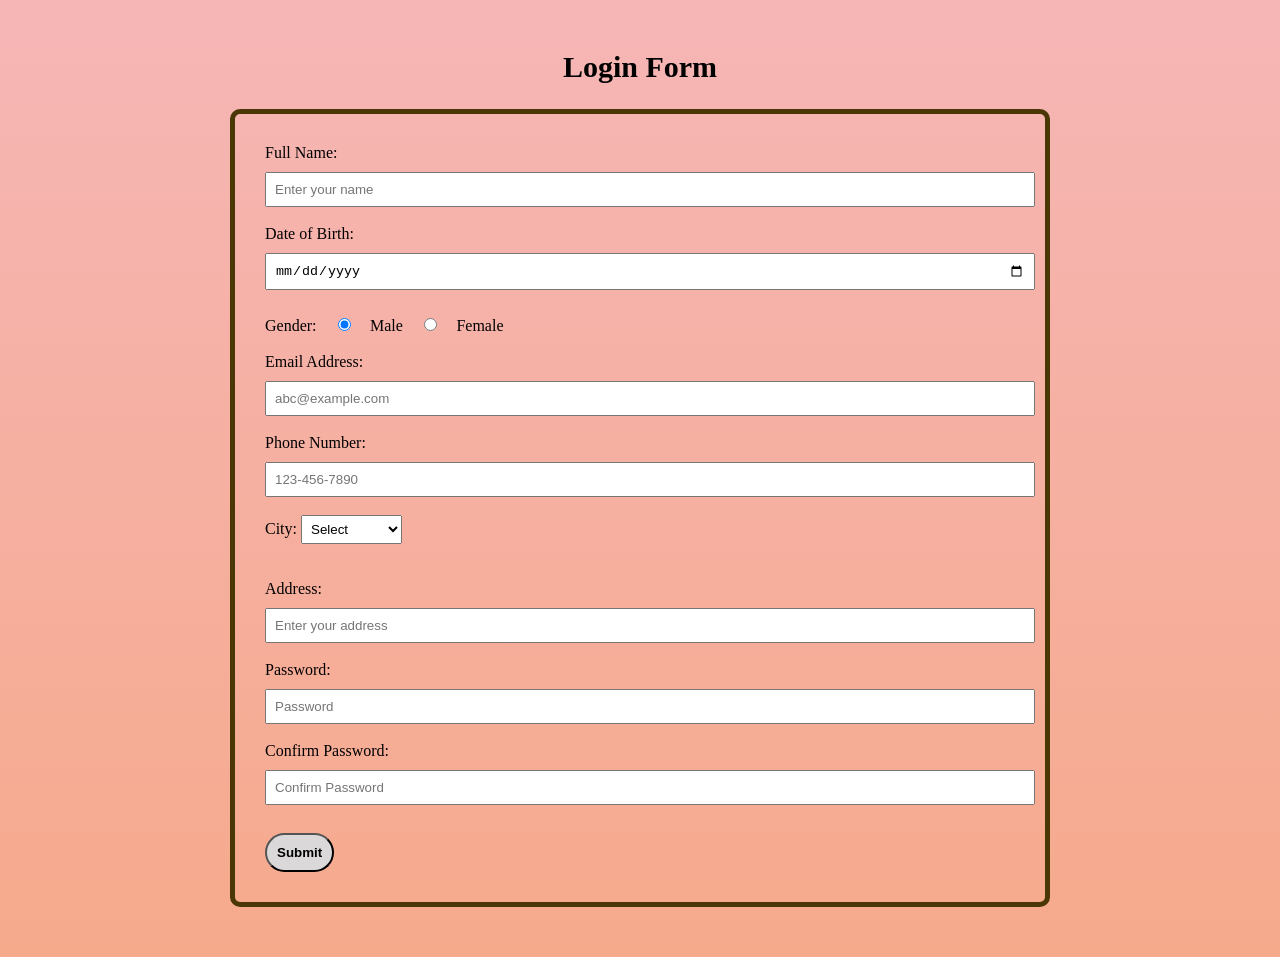
==== Form.html @ 914ec1b2 "Add files via upload Initital Form interface" ====
<!DOCTYPE html>
<html lang="en">
<head>
    <meta charset="UTF-8">
    <meta name="viewport" content="width=device-width, initial-scale=1.0">
    <title>Validation Form</title>
    <link rel="stylesheet" href="Form_CSS.css">
   
</head>
<body>
    <h2 style="text-align: center; font-family: cursive; font-size: 30px;">Login Form</h2>
    
    <form id="myform" onsubmit="return validateForm()">
        
        <label >Full Name:</label>
        <input text id="name" placeholder="Enter your name">
        <div class="error" id="nameError"></div><br>

        <label >Date of Birth:</label>
        <input type="date" id="dob">
        <div class="error" id="dobError"></div>
        <br>

        <label >Gender:</label>
        <input type="radio" id="male" name="gender" style="width: 5%;" checked> Male 
        <input type="radio" id="female" name="gender" style="width: 5%"> Female
        <br><br>

        <label >Email Address:</label>
        <input type="text" id="email" placeholder="abc@example.com">
        <div class="error" id="emailError"></div><br>

        <label >Phone Number:</label>
        <input type="text" id="phone" placeholder="123-456-7890">
        <div class="error" id="phoneError"></div><br>
      
        <label >City:</label>
        <select name="city" id="city" style="padding: 5px;" onchange="othercity()">
            <option value="">Select</option>
            <option value="phg">Phagwara</option>
            <option value="jal">Jalandhar</option>
            <option value="chd">Chandigarh</option>
            <option value="ldh">Ludhiana</option>
            <option value="amr">Amritsar</option>
            <option value="Other">Other</option>
        </select>
        <input type="text" id="otherCity" placeholder="Enter your city" style="display:none;">
        <div class="error" id="cityError"></div>
        <br><br>

        <label >Address:</label>
        <input type="text" id="address" placeholder="Enter your address">
        <div class="error" id="addressError"></div><br>

         <label >Password:</label>
        <input type="password" id="password" placeholder="Password">
        <div class="error" id="passError"></div><br>

        <label >Confirm Password:</label>
        <input type="password" id="confirmPassword" placeholder="Confirm Password">
        <div class="error" id="confirmPassError"></div><br>

        <button type="submit" id="submit" onclick="showMessage()">Submit</button>
   
    </form>
     <script src="Form_script.js"></script>
</body>
</html>
---- Form_CSS.css ----
body{
        font-family:Georgia, 'Times New Roman', Times, serif;
        margin: 50px;
        background: linear-gradient(360deg,rgb(246, 170, 140),rgb(246, 182, 182));
        color: black;
        align-items: center;
    }
        
form{
        width: 750px;
        padding: 30px;
        border: 5px solid rgb(75, 55, 5);
        border-radius: 10px;
        margin: auto;
    }

input{
        width:100%;
        padding: 8px;
        margin-top: 10px;
    }

.error{
        color:rgb(255, 0, 0);
        font-size:14px;
    }

button{
        margin-top: 10px;
        padding: 10px;
        background: rgb(218, 216, 216);
        color: rgb(0, 0, 0);
        border-radius: 25px;
        cursor: pointer;
        font-weight: bolder;
        transition: 0.2s;
    }
button:hover{
    transform: scale(1.1);
    background-color: rgb(174, 201, 255);
    color: white;
}

input.valid {
            border: 2px solid green;
    }
    
input.invalid {
        border: 2px solid red;
    }
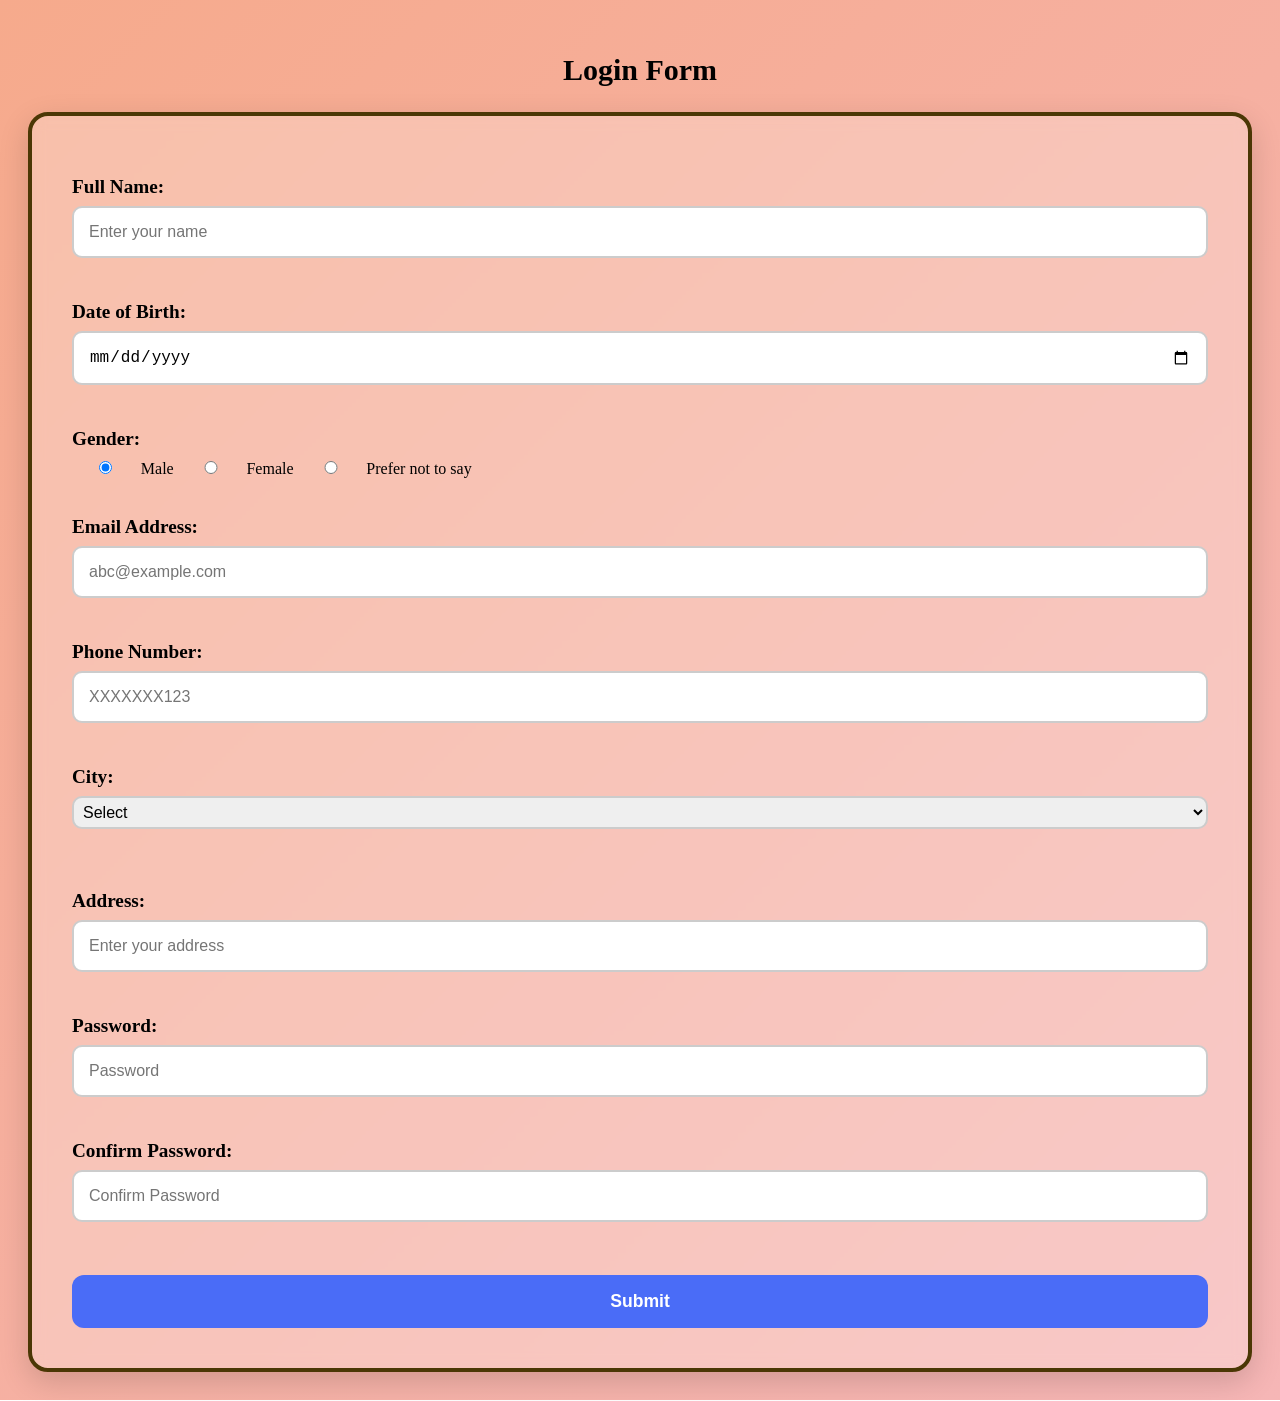
==== commit 1c2d97d9: "changes in password and gender" ====
--- a/Form.html
+++ b/Form.html
@@ -24,6 +24,7 @@
         <label >Gender:</label>
         <input type="radio" id="male" name="gender" style="width: 5%;" checked> Male 
         <input type="radio" id="female" name="gender" style="width: 5%"> Female
+        <input type="radio" id="female" name="gender" style="width: 5%"> Prefer not to say
         <br><br>
 
         <label >Email Address:</label>
@@ -31,7 +32,7 @@
         <div class="error" id="emailError"></div><br>
 
         <label >Phone Number:</label>
-        <input type="text" id="phone" placeholder="123-456-7890">
+        <input type="text" id="phone" placeholder="XXXXXXX123">
         <div class="error" id="phoneError"></div><br>
       
         <label >City:</label>
--- a/Form_CSS.css
+++ b/Form_CSS.css
@@ -1,50 +1,130 @@
- body{
-        font-family:Georgia, 'Times New Roman', Times, serif;
-        margin: 50px;
-        background: linear-gradient(360deg,rgb(246, 170, 140),rgb(246, 182, 182));
-        color: black;
-        align-items: center;
-    }
-        
+*{
+    box-sizing:border-box;
+}
+
+body{
+    font-family: Georgia, 'Times New Roman', Times, serif;
+    min-height:100vh;
+    background: linear-gradient(135deg,#f6aa8c,#f6b6b6);
+    padding:20px;
+}
+
+h1{
+    text-align:center;
+    font-size: 4.5 rem;
+    margin-bottom:50px;
+    color:#2c2c2c;
+}
+
 form{
-        width: 750px;
-        padding: 30px;
-        border: 5px solid rgb(75, 55, 5);
-        border-radius: 10px;
-        margin: auto;
+    width:100%;
+    min-height:85vh;
+    padding:40px;
+    border:4px solid rgb(75,55,5);
+    border-radius:20px;
+    background:rgba(255,255,255,0.25);
+    backdrop-filter:blur(8px);
+    box-shadow:0 10px 30px rgba(0,0,0,0.15);
+}
+
+label{
+    display:block;
+    font-size:1.2rem;
+    font-weight:bold;
+    margin-top:20px;
+    margin-bottom:8px;
+}
+
+input,
+select,
+textarea{
+    width:100%;
+    padding:15px;
+    font-size:1rem;
+    border:2px solid #ccc;
+    border-radius:10px;
+    outline:none;
+    transition:0.3s;
+}
+
+input:focus,
+select:focus,
+textarea:focus{
+    border-color:#5d8df6;
+    box-shadow:0 0 10px rgba(93,141,246,0.3);
+}
+
+button{
+    width:100%;
+    padding:16px;
+    margin-top:30px;
+    border:none;
+    border-radius:12px;
+    background:#4a6cf7;
+    color:white;
+    font-size:1.1rem;
+    font-weight:bold;
+    cursor:pointer;
+    transition:0.3s;
+}
+
+button:hover{
+    background:#3557e0;
+    transform:translateY(-2px);
+}
+
+.error{
+    color:red;
+    font-size:14px;
+    margin-top:5px;
+}
+
+input.valid{
+    border:2px solid green;
+}
+
+input.invalid{
+    border:2px solid red;
+}
+
+/* Tablet */
+@media (max-width:768px){
+
+    form{
+        padding:25px;
+        min-height:auto;
     }
 
-input{
-        width:100%;
-        padding: 8px;
-        margin-top: 10px;
+    h1{
+        font-size:2rem;
     }
 
-.error{
-        color:rgb(255, 0, 0);
-        font-size:14px;
+    label{
+        font-size:1rem;
+    }
+}
+
+/* Mobile */
+@media (max-width:480px){
+
+    body{
+        padding:10px;
     }
 
-button{
-        margin-top: 10px;
-        padding: 10px;
-        background: rgb(218, 216, 216);
-        color: rgb(0, 0, 0);
-        border-radius: 25px;
-        cursor: pointer;
-        font-weight: bolder;
-        transition: 0.2s;
+    form{
+        padding:18px;
+        border-radius:12px;
     }
-button:hover{
-    transform: scale(1.1);
-    background-color: rgb(174, 201, 255);
-    color: white;
-}
 
-input.valid {
-            border: 2px solid green;
+    h1{
+        font-size:1.6rem;
     }
-    
-input.invalid {
-        border: 2px solid red;
+
+    input,
+    select,
+    textarea,
+    button{
+        padding:12px;
+        font-size:0.95rem;
     }
+}
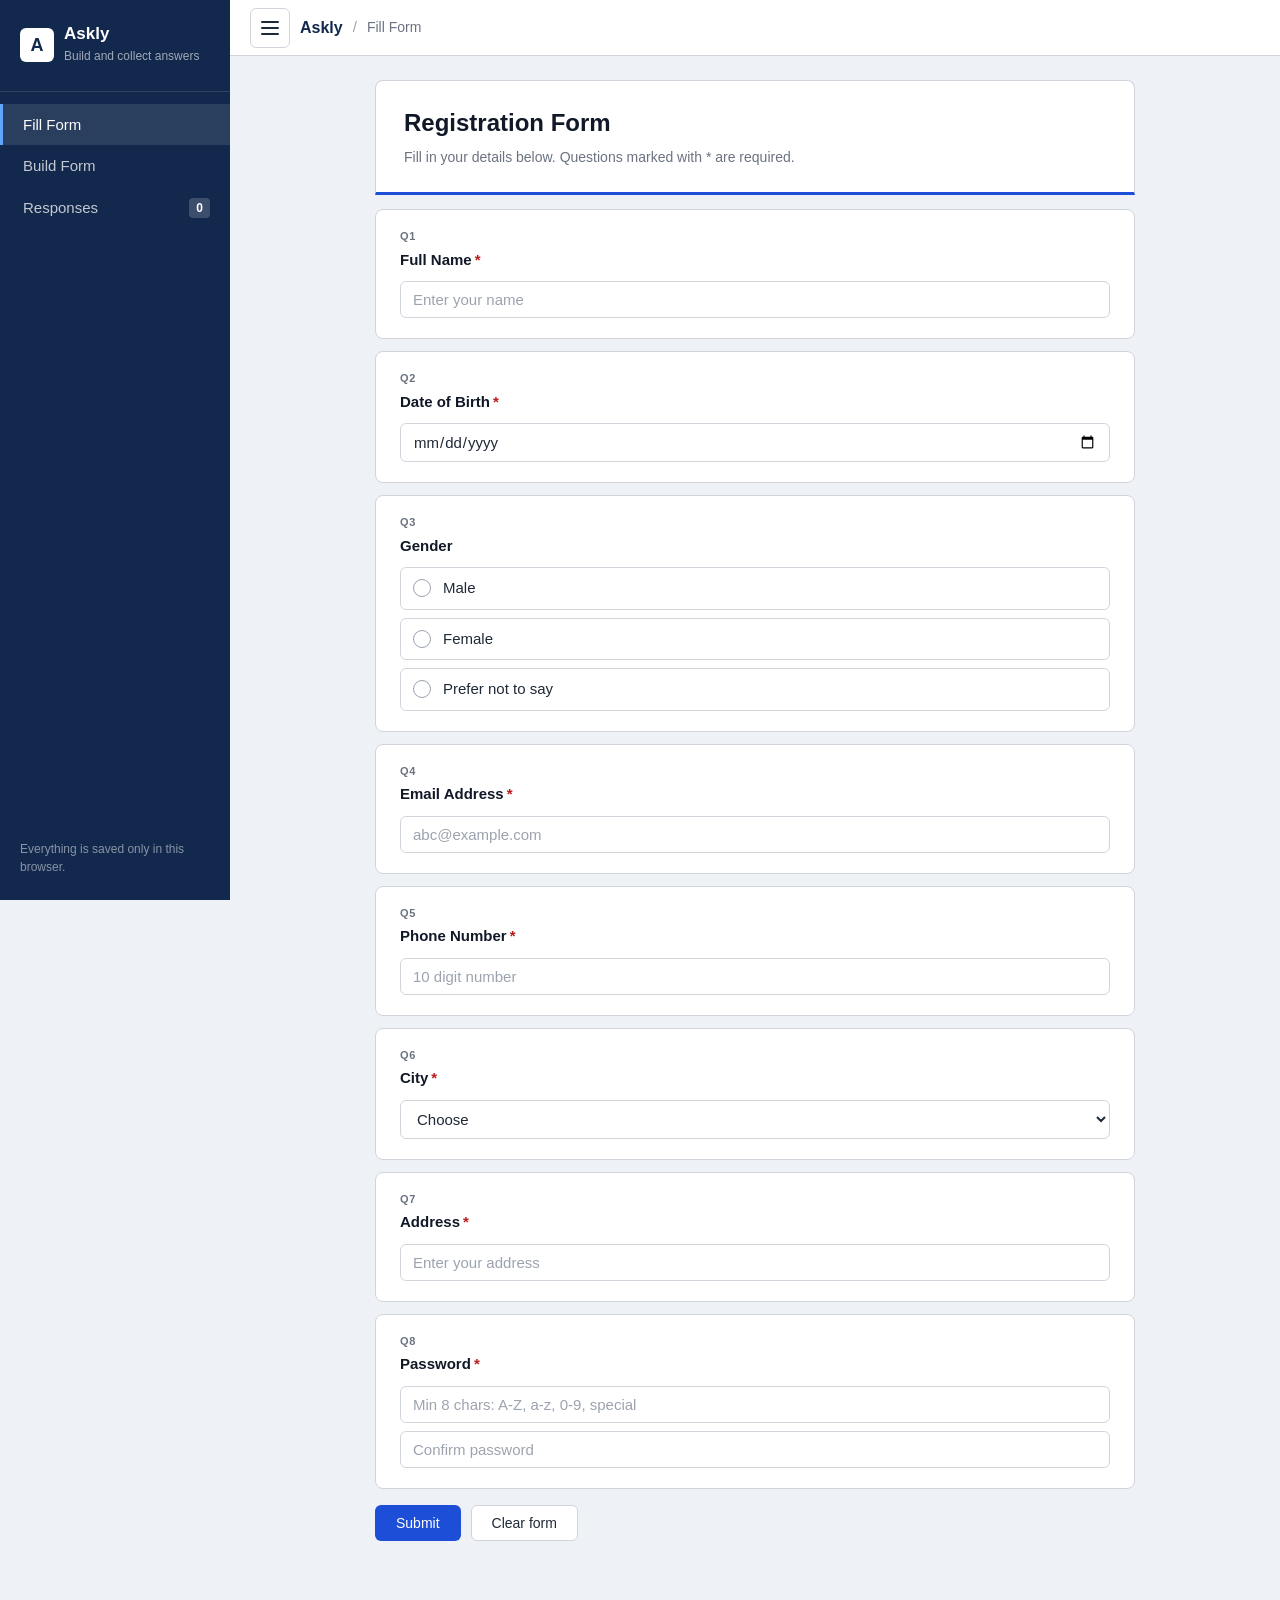
==== commit c8b040f2: "Responsive, UI, Options" ====
--- a/Form.html
+++ b/Form.html
@@ -1,69 +1,137 @@
-<!DOCTYPE html>
-<html lang="en">
-<head>
-    <meta charset="UTF-8">
-    <meta name="viewport" content="width=device-width, initial-scale=1.0">
-    <title>Validation Form</title>
-    <link rel="stylesheet" href="Form_CSS.css">
-   
-</head>
-<body>
-    <h2 style="text-align: center; font-family: cursive; font-size: 30px;">Login Form</h2>
-    
-    <form id="myform" onsubmit="return validateForm()">
-        
-        <label >Full Name:</label>
-        <input text id="name" placeholder="Enter your name">
-        <div class="error" id="nameError"></div><br>
-
-        <label >Date of Birth:</label>
-        <input type="date" id="dob">
-        <div class="error" id="dobError"></div>
-        <br>
-
-        <label >Gender:</label>
-        <input type="radio" id="male" name="gender" style="width: 5%;" checked> Male 
-        <input type="radio" id="female" name="gender" style="width: 5%"> Female
-        <input type="radio" id="female" name="gender" style="width: 5%"> Prefer not to say
-        <br><br>
-
-        <label >Email Address:</label>
-        <input type="text" id="email" placeholder="abc@example.com">
-        <div class="error" id="emailError"></div><br>
-
-        <label >Phone Number:</label>
-        <input type="text" id="phone" placeholder="XXXXXXX123">
-        <div class="error" id="phoneError"></div><br>
-      
-        <label >City:</label>
-        <select name="city" id="city" style="padding: 5px;" onchange="othercity()">
-            <option value="">Select</option>
-            <option value="phg">Phagwara</option>
-            <option value="jal">Jalandhar</option>
-            <option value="chd">Chandigarh</option>
-            <option value="ldh">Ludhiana</option>
-            <option value="amr">Amritsar</option>
-            <option value="Other">Other</option>
-        </select>
-        <input type="text" id="otherCity" placeholder="Enter your city" style="display:none;">
-        <div class="error" id="cityError"></div>
-        <br><br>
-
-        <label >Address:</label>
-        <input type="text" id="address" placeholder="Enter your address">
-        <div class="error" id="addressError"></div><br>
-
-         <label >Password:</label>
-        <input type="password" id="password" placeholder="Password">
-        <div class="error" id="passError"></div><br>
-
-        <label >Confirm Password:</label>
-        <input type="password" id="confirmPassword" placeholder="Confirm Password">
-        <div class="error" id="confirmPassError"></div><br>
-
-        <button type="submit" id="submit" onclick="showMessage()">Submit</button>
-   
-    </form>
-     <script src="Form_script.js"></script>
-</body>
-</html>+<!DOCTYPE html>
+<html lang="en">
+<head>
+    <meta charset="UTF-8">
+    <meta name="viewport" content="width=device-width, initial-scale=1, viewport-fit=cover">
+    <meta name="theme-color" content="#12284c">
+    <title>Askly</title>
+    <link rel="stylesheet" href="Form_CSS.css">
+</head>
+<body>
+<div class="app">
+
+    <!-- ============ VERTICAL SIDEBAR ============ -->
+    <aside class="sidebar" id="sidebar">
+        <button type="button" class="side-close" id="sideClose" aria-label="Close menu">&times;</button>
+        <div class="brand">
+            <span class="logo">A</span>
+            <div>
+                <b>Askly</b>
+                <small>Build and collect answers</small>
+            </div>
+        </div>
+
+        <nav class="nav">
+            <button type="button" class="nav-btn active" data-view="fillView">
+                <span class="txt">Fill Form</span>
+            </button>
+            <button type="button" class="nav-btn" data-view="buildView">
+                <span class="txt">Build Form</span>
+            </button>
+            <button type="button" class="nav-btn" data-view="respView">
+                <span class="txt">Responses</span>
+                <span class="badge" id="responseCount">0</span>
+            </button>
+        </nav>
+
+        <div class="side-foot">Everything is saved only in this browser.</div>
+    </aside>
+
+    <!-- dark overlay behind the menu on phones -->
+    <div class="backdrop" id="backdrop"></div>
+
+    <div class="content">
+    <!-- ============ TOP BAR WITH HAMBURGER ============ -->
+    <header class="topbar">
+        <button type="button" class="menu-btn" id="menuBtn" aria-label="Open menu" aria-controls="sidebar" aria-expanded="false">
+            <span></span><span></span><span></span>
+        </button>
+        <span class="top-brand">Askly</span>
+        <span class="top-sep">/</span>
+        <span class="top-page" id="pageTitle">Fill Form</span>
+    </header>
+
+    <!-- ============ MAIN AREA ============ -->
+    <main class="main">
+
+        <!-- ===== VIEW 1: FILL FORM ===== -->
+        <section id="fillView" class="view">
+            <form id="liveForm" novalidate>
+                <div class="hero">
+                    <h1 id="formTitle"></h1>
+                    <p id="formDesc"></p>
+                </div>
+
+                <div id="questions"></div>
+
+                <div class="actions" id="formActions">
+                    <button type="submit" class="btn primary" id="submitBtn">Submit</button>
+                    <button type="button" class="btn ghost" id="clearBtn">Clear form</button>
+                </div>
+            </form>
+
+            <div class="success hidden" id="successBox">
+                <div class="tick">&#10003;</div>
+                <h2>Response submitted</h2>
+                <p>Your answers are saved. Check them in the Responses section.</p>
+                <button type="button" class="btn primary" id="anotherBtn">Submit another response</button>
+            </div>
+        </section>
+
+        <!-- ===== VIEW 2: BUILD FORM ===== -->
+        <section id="buildView" class="view hidden">
+            <div class="panel">
+                <div class="panel-head">
+                    <h2>Form settings</h2>
+                    <span class="save-state" id="saveState">All changes saved</span>
+                </div>
+                <label class="lbl" for="bTitle">Form title</label>
+                <input type="text" id="bTitle" class="field" placeholder="Form title">
+                <label class="lbl" for="bDesc">Description</label>
+                <textarea id="bDesc" class="field" rows="2" placeholder="Short description"></textarea>
+            </div>
+
+            <div id="builderList"></div>
+
+            <div class="panel add-panel">
+                <h2>Add a question</h2>
+                <p class="muted">Click a type to add it to the end of your form.</p>
+                <div class="chips" id="addChips"></div>
+            </div>
+
+            <div class="build-foot">
+                <button type="button" class="btn ghost" id="resetSchemaBtn">Reset to default questions</button>
+            </div>
+        </section>
+
+        <!-- ===== VIEW 3: RESPONSES ===== -->
+        <section id="respView" class="view hidden">
+            <div class="panel resp-head">
+                <div>
+                    <div class="resp-count"><span id="respTotal">0</span> <span id="respWord">responses</span></div>
+                    <div class="muted">Saved locally in this browser (localStorage)</div>
+                </div>
+                <div class="resp-actions">
+                    <button type="button" class="btn ghost" id="exportBtn">Download CSV</button>
+                    <button type="button" class="btn danger" id="deleteAllBtn">Delete all</button>
+                </div>
+            </div>
+
+            <div class="panel table-panel">
+                <div class="table-wrap">
+                    <table id="respTable">
+                        <thead id="respHead"></thead>
+                        <tbody id="respBody"></tbody>
+                    </table>
+                </div>
+                <div class="empty" id="emptyMsg">No responses yet. Fill the form to see data here.</div>
+            </div>
+        </section>
+    </main>
+    </div>
+</div>
+
+<div class="snackbar" id="snackbar"></div>
+<script src="Form_script.js"></script>
+</body>
+</html>
--- a/Form_CSS.css
+++ b/Form_CSS.css
@@ -1,130 +1,392 @@
-*{
-    box-sizing:border-box;
-}
-
-body{
-    font-family: Georgia, 'Times New Roman', Times, serif;
-    min-height:100vh;
-    background: linear-gradient(135deg,#f6aa8c,#f6b6b6);
-    padding:20px;
-}
-
-h1{
-    text-align:center;
-    font-size: 4.5 rem;
-    margin-bottom:50px;
-    color:#2c2c2c;
-}
-
-form{
-    width:100%;
-    min-height:85vh;
-    padding:40px;
-    border:4px solid rgb(75,55,5);
-    border-radius:20px;
-    background:rgba(255,255,255,0.25);
-    backdrop-filter:blur(8px);
-    box-shadow:0 10px 30px rgba(0,0,0,0.15);
-}
-
-label{
-    display:block;
-    font-size:1.2rem;
-    font-weight:bold;
-    margin-top:20px;
-    margin-bottom:8px;
-}
-
-input,
-select,
-textarea{
-    width:100%;
-    padding:15px;
-    font-size:1rem;
-    border:2px solid #ccc;
-    border-radius:10px;
-    outline:none;
-    transition:0.3s;
-}
-
-input:focus,
-select:focus,
-textarea:focus{
-    border-color:#5d8df6;
-    box-shadow:0 0 10px rgba(93,141,246,0.3);
-}
-
-button{
-    width:100%;
-    padding:16px;
-    margin-top:30px;
-    border:none;
-    border-radius:12px;
-    background:#4a6cf7;
-    color:white;
-    font-size:1.1rem;
-    font-weight:bold;
-    cursor:pointer;
-    transition:0.3s;
-}
-
-button:hover{
-    background:#3557e0;
-    transform:translateY(-2px);
-}
-
-.error{
-    color:red;
-    font-size:14px;
-    margin-top:5px;
-}
-
-input.valid{
-    border:2px solid green;
-}
-
-input.invalid{
-    border:2px solid red;
-}
-
-/* Tablet */
-@media (max-width:768px){
-
-    form{
-        padding:25px;
-        min-height:auto;
-    }
-
-    h1{
-        font-size:2rem;
-    }
-
-    label{
-        font-size:1rem;
-    }
-}
-
-/* Mobile */
-@media (max-width:480px){
-
-    body{
-        padding:10px;
-    }
-
-    form{
-        padding:18px;
-        border-radius:12px;
-    }
-
-    h1{
-        font-size:1.6rem;
-    }
-
-    input,
-    select,
-    textarea,
-    button{
-        padding:12px;
-        font-size:0.95rem;
-    }
-}+/* ============ THEME ============ */
+:root {
+    --primary: #1d4ed8;
+    --primary-dark: #1e40af;
+    --sidebar: #12284c;
+    --bg: #eef2f7;
+    --card: #ffffff;
+    --text: #1f2937;
+    --muted: #6b7280;
+    --border: #d1d5db;
+    --soft: #f9fafb;
+    --error: #b91c1c;
+    --ok: #15803d;
+}
+
+* { box-sizing: border-box; }
+.hidden { display: none !important; }
+
+body {
+    margin: 0;
+    font-family: -apple-system, "Segoe UI", Roboto, "Helvetica Neue", Arial, sans-serif;
+    font-size: 15px;
+    line-height: 1.5;
+    background: var(--bg);
+    color: var(--text);
+}
+
+/* ============ LAYOUT: sidebar + (top bar + content) ============ */
+html { -webkit-text-size-adjust: 100%; }
+body.no-scroll { overflow: hidden; }
+
+.app { display: flex; min-height: 100vh; min-height: 100dvh; }
+
+.sidebar {
+    width: 230px;
+    flex: none;
+    background: var(--sidebar);
+    color: #fff;
+    padding: 24px 0;
+    display: flex;
+    flex-direction: column;
+    position: sticky;
+    top: 0;
+    height: 100vh;
+    height: 100dvh;
+    z-index: 50;
+    transition: margin-left .25s ease, transform .25s ease;
+}
+.app.collapsed .sidebar { margin-left: -230px; }       /* desktop: hidden by hamburger */
+
+.brand { display: flex; align-items: center; gap: 10px; padding: 0 20px 24px; border-bottom: 1px solid rgba(255,255,255,.12); margin-bottom: 12px; }
+.brand b { display: block; font-size: 17px; font-weight: 600; line-height: 1.2; }
+.brand small { color: rgba(255,255,255,.6); font-size: 12px; }
+.logo {
+    width: 34px; height: 34px; border-radius: 6px;
+    background: #fff; color: var(--sidebar);
+    display: grid; place-items: center; font-weight: 700; font-size: 18px;
+}
+.side-close {
+    display: none;
+    position: absolute; top: 12px; right: 12px;
+    width: 36px; height: 36px; border: none; border-radius: 6px;
+    background: rgba(255,255,255,.1); color: #fff; font-size: 24px; line-height: 1; cursor: pointer;
+}
+
+.nav { display: flex; flex-direction: column; }
+.nav-btn {
+    display: flex; align-items: center;
+    width: 100%; padding: 12px 20px;
+    background: transparent; color: rgba(255,255,255,.75);
+    border: none; border-left: 3px solid transparent;
+    cursor: pointer; text-align: left;
+    font-family: inherit; font-size: 15px; font-weight: 500;
+    transition: background .15s, color .15s;
+}
+.nav-btn:hover { background: rgba(255,255,255,.07); color: #fff; }
+.nav-btn.active { background: rgba(255,255,255,.1); color: #fff; border-left-color: #60a5fa; }
+.badge {
+    margin-left: auto; background: rgba(255,255,255,.18); color: #fff;
+    border-radius: 4px; padding: 0 7px; font-size: 12px; font-weight: 600; line-height: 20px;
+}
+.side-foot { margin-top: auto; padding: 0 20px; font-size: 12px; color: rgba(255,255,255,.5); }
+
+/* dark overlay behind the drawer (phones only) */
+.backdrop { display: none; }
+
+.content { flex: 1; min-width: 0; display: flex; flex-direction: column; }
+
+/* ----- top bar with hamburger ----- */
+.topbar {
+    position: sticky; top: 0; z-index: 30;
+    display: flex; align-items: center; gap: 10px;
+    height: 56px; padding: 0 20px;
+    background: #fff; border-bottom: 1px solid var(--border);
+}
+.menu-btn {
+    width: 40px; height: 40px; flex: none; padding: 0;
+    display: flex; flex-direction: column; justify-content: center; align-items: center; gap: 4px;
+    background: #fff; border: 1px solid var(--border); border-radius: 6px; cursor: pointer;
+    transition: background .15s;
+}
+.menu-btn:hover { background: var(--soft); }
+.menu-btn span { display: block; width: 18px; height: 2px; background: var(--text); border-radius: 2px; }
+.top-brand { font-weight: 700; color: var(--sidebar); font-size: 16px; }
+.top-sep { color: #9ca3af; }
+.top-page { color: var(--muted); font-size: 14px; white-space: nowrap; overflow: hidden; text-overflow: ellipsis; }
+
+.main { flex: 1; min-width: 0; padding: 24px 32px 60px; }
+.view { max-width: 760px; margin: 0 auto; }
+#buildView { max-width: 820px; }
+#respView { max-width: 1100px; }
+
+/* ============ FORM HEADING ============ */
+.hero {
+    background: var(--card);
+    border: 1px solid var(--border);
+    border-bottom: 3px solid var(--primary);
+    border-radius: 8px 8px 0 0;
+    padding: 24px 28px;
+    margin-bottom: 14px;
+}
+.hero h1 { overflow-wrap: anywhere; margin: 0 0 6px; font-size: 24px; font-weight: 600; color: #111827; }
+.hero p { margin: 0; color: var(--muted); font-size: 14px; }
+
+/* ============ QUESTION CARD ============ */
+.q {
+    background: var(--card);
+    border: 1px solid var(--border);
+    border-radius: 8px;
+    padding: 18px 24px 20px;
+    margin-bottom: 12px;
+}
+.q:focus-within { border-color: #93b4f0; }
+
+/* "Q1", "Q2" small label above the question */
+.q-num { display: block; font-size: 11px; font-weight: 600; letter-spacing: .06em; color: var(--muted); margin-bottom: 4px; }
+.q-num::before { content: "Q"; }
+.q-num.small { display: inline-block; margin: 0; flex: none; font-size: 13px; }
+
+.q-label { overflow-wrap: anywhere; display: block; font-size: 15px; font-weight: 600; margin: 0 0 10px; color: #111827; }
+.req { color: var(--error); margin-left: 3px; }
+
+/* ============ INPUTS ============ */
+.field, .b-label, .b-type, .other-input, .confirm-field {
+    width: 100%;
+    min-width: 0;
+    max-width: 100%;
+    padding: 9px 12px;
+    font-family: inherit;
+    font-size: 15px;
+    color: var(--text);
+    background: #fff;
+    border: 1px solid var(--border);
+    border-radius: 6px;
+    outline: none;
+    transition: border-color .15s, box-shadow .15s;
+}
+textarea.field { resize: vertical; }
+.field::placeholder, .other-input::placeholder, .confirm-field::placeholder { color: #9ca3af; }
+.field:focus, .b-label:focus, .b-type:focus, .other-input:focus, .confirm-field:focus {
+    border-color: var(--primary);
+    box-shadow: 0 0 0 3px rgba(29, 78, 216, .15);
+}
+.q.ok .field, .q.ok .confirm-field { border-color: #86b997; }
+.q.invalid .field, .q.invalid .confirm-field, .q.invalid .other-input { border-color: var(--error); }
+.confirm-field, .other-input { margin-top: 8px; }
+select.field { cursor: pointer; }
+
+.error { color: var(--error); font-size: 13px; margin-top: 8px; }
+.error:empty { display: none; }
+
+/* ============ VERTICAL OPTIONS (radio / checkbox) ============ */
+.tiles { display: flex; flex-direction: column; gap: 8px; }
+.tile {
+    overflow-wrap: anywhere;
+    position: relative;
+    display: flex; align-items: center; gap: 12px;
+    padding: 9px 12px;
+    background: #fff;
+    border: 1px solid var(--border);
+    border-radius: 6px;
+    cursor: pointer;
+    font-size: 15px;
+    transition: border-color .15s, background .15s;
+}
+.tile:hover { background: var(--soft); }
+.tile input { position: absolute; opacity: 0; pointer-events: none; }
+.mark {
+    width: 18px; height: 18px; flex: none;
+    border: 1.5px solid #9ca3af; background: #fff;
+    border-radius: 50%;
+    display: grid; place-items: center;
+}
+.tile.chk .mark { border-radius: 4px; }
+.tile:has(input:checked) { border-color: var(--primary); background: #eff6ff; }
+.tile input:checked + .mark { border-color: var(--primary); background: var(--primary); box-shadow: inset 0 0 0 3px #fff; }
+.tile.chk input:checked + .mark { box-shadow: none; }
+.tile.chk input:checked + .mark::after { content: "\2713"; color: #fff; font-size: 12px; font-weight: 700; line-height: 1; }
+.tile:has(input:focus-visible) { outline: 2px solid rgba(29,78,216,.5); outline-offset: 1px; }
+
+/* ============ BUTTONS ============ */
+.btn {
+    font-family: inherit; font-size: 14px; font-weight: 500;
+    padding: 9px 20px; border-radius: 6px; cursor: pointer;
+    border: 1px solid transparent;
+    transition: background .15s, border-color .15s;
+}
+.btn:disabled { opacity: .6; cursor: wait; }
+.btn.primary { background: var(--primary); color: #fff; }
+.btn.primary:hover:not(:disabled) { background: var(--primary-dark); }
+.btn.ghost { background: #fff; color: var(--text); border-color: var(--border); }
+.btn.ghost:hover { background: var(--soft); border-color: #9ca3af; }
+.btn.danger { background: #fff; color: var(--error); border-color: #e5b5b5; }
+.btn.danger:hover { background: #fef2f2; }
+.btn.small { padding: 5px 12px; font-size: 13px; }
+
+.actions { display: flex; gap: 10px; margin-top: 16px; flex-wrap: wrap; }
+
+/* ============ SUCCESS ============ */
+.success {
+    background: var(--card); border: 1px solid var(--border); border-radius: 8px;
+    padding: 40px 28px; text-align: center;
+}
+.tick {
+    width: 48px; height: 48px; margin: 0 auto 14px; border-radius: 50%;
+    background: var(--ok); color: #fff; font-size: 26px; display: grid; place-items: center;
+}
+.success h2 { margin: 0 0 6px; font-size: 20px; font-weight: 600; }
+.success p { color: var(--muted); margin: 0 0 20px; }
+
+/* ============ PANELS / BUILDER ============ */
+.panel {
+    background: var(--card); border: 1px solid var(--border); border-radius: 8px;
+    padding: 20px 24px; margin-bottom: 12px;
+}
+.panel h2 { margin: 0 0 4px; font-size: 16px; font-weight: 600; }
+.panel-head { display: flex; justify-content: space-between; align-items: center; margin-bottom: 4px; }
+.save-state { font-size: 12px; color: var(--muted); }
+.lbl { display: block; font-size: 13px; font-weight: 500; color: var(--muted); margin: 12px 0 5px; }
+.muted { color: var(--muted); font-size: 13px; }
+
+.b-card {
+    background: var(--card); border: 1px solid var(--border); border-radius: 8px;
+    margin-bottom: 12px; overflow: hidden;
+}
+.b-top { display: flex; gap: 10px; align-items: center; padding: 12px 16px; background: var(--soft); border-bottom: 1px solid var(--border); }
+.b-label { flex: 1; font-weight: 500; }
+.b-type { width: 180px; flex: none; cursor: pointer; }
+.b-body { padding: 4px 16px 4px; display: grid; grid-template-columns: 1fr 1fr; gap: 0 16px; }
+.b-body .wide { grid-column: 1 / -1; }
+.b-body .fld { margin: 10px 0; }
+.b-body .fld > span { display: block; font-size: 12px; font-weight: 500; color: var(--muted); margin-bottom: 4px; }
+.b-body textarea, .b-body input[type="text"], .b-body input[type="number"] {
+    width: 100%; padding: 8px 10px; font-family: inherit; font-size: 14px;
+    border: 1px solid var(--border); border-radius: 6px; background: #fff; outline: none;
+}
+.b-body textarea:focus, .b-body input:focus { border-color: var(--primary); box-shadow: 0 0 0 3px rgba(29,78,216,.15); }
+.check-row { display: flex; align-items: center; gap: 8px; font-size: 14px; cursor: pointer; margin: 10px 0; }
+.check-row input { width: 16px; height: 16px; accent-color: var(--primary); }
+.b-foot {
+    display: flex; align-items: center; gap: 8px; flex-wrap: wrap;
+    padding: 10px 16px; border-top: 1px solid #e5e7eb;
+}
+.b-foot .check-row { margin: 0 auto 0 0; font-weight: 500; }
+.empty-note { text-align: center; color: var(--muted); padding: 24px; }
+
+.chips { display: flex; flex-wrap: wrap; gap: 8px; margin-top: 12px; }
+.chip {
+    font-family: inherit; font-size: 13px; font-weight: 500;
+    padding: 6px 12px; border-radius: 6px; cursor: pointer;
+    background: #fff; color: var(--text); border: 1px solid var(--border);
+    transition: background .15s, border-color .15s;
+}
+.chip:hover { background: #eff6ff; border-color: var(--primary); color: var(--primary); }
+.build-foot { text-align: right; margin-top: 4px; }
+
+/* ============ RESPONSES ============ */
+.resp-head { display: flex; justify-content: space-between; align-items: center; flex-wrap: wrap; gap: 12px; }
+.resp-count { font-size: 22px; font-weight: 600; }
+.resp-actions { display: flex; gap: 8px; }
+.table-panel { padding: 0; overflow: hidden; }
+.table-wrap { overflow-x: auto; }
+table { border-collapse: collapse; width: 100%; font-size: 14px; }
+th, td { text-align: left; padding: 10px 14px; border-bottom: 1px solid #e5e7eb; white-space: nowrap; max-width: 260px; overflow: hidden; text-overflow: ellipsis; }
+th { background: var(--soft); color: var(--muted); font-weight: 600; font-size: 12px; text-transform: uppercase; letter-spacing: .04em; }
+tbody tr:hover { background: #f8fafc; }
+.del { background: none; border: none; color: var(--error); cursor: pointer; font-family: inherit; font-size: 13px; }
+.del:hover { text-decoration: underline; }
+.empty { padding: 32px; text-align: center; color: var(--muted); }
+
+/* ============ SNACKBAR ============ */
+.snackbar {
+    position: fixed; left: 50%; bottom: 24px; transform: translate(-50%, 100px);
+    background: #111827; color: #fff; padding: 10px 18px; border-radius: 6px;
+    font-size: 14px; opacity: 0; transition: all .25s; z-index: 100;
+}
+.snackbar.show { transform: translate(-50%, 0); opacity: 1; }
+
+/* ============ RESPONSIVE ============ */
+
+/* ---- Tablets & phones: sidebar becomes a slide-in drawer ---- */
+@media (max-width: 860px) {
+    .sidebar {
+        position: fixed; left: 0; top: 0;
+        width: min(290px, 84vw);
+        padding-top: calc(24px + env(safe-area-inset-top));
+        padding-bottom: calc(24px + env(safe-area-inset-bottom));
+        transform: translateX(-102%);
+        box-shadow: none;
+    }
+    .app.collapsed .sidebar { margin-left: 0; }
+    .app.menu-open .sidebar { transform: translateX(0); box-shadow: 4px 0 24px rgba(0,0,0,.3); }
+
+    .side-close { display: block; }
+    .brand { padding-right: 56px; }
+
+    .backdrop {
+        display: block; position: fixed; inset: 0; z-index: 40;
+        background: rgba(15, 23, 42, .5);
+        opacity: 0; pointer-events: none; transition: opacity .25s;
+    }
+    .app.menu-open .backdrop { opacity: 1; pointer-events: auto; }
+
+    .topbar { padding: 0 14px; padding-top: env(safe-area-inset-top); height: calc(56px + env(safe-area-inset-top)); }
+    .main { padding: 16px 12px calc(50px + env(safe-area-inset-bottom)); }
+}
+
+/* ---- Phones ---- */
+@media (max-width: 600px) {
+    body { font-size: 16px; }
+
+    /* 16px inputs stop iPhones from zooming when you tap a field */
+    .field, .other-input, .confirm-field, .b-label, .b-type,
+    .b-body textarea, .b-body input[type="text"], .b-body input[type="number"] { font-size: 16px; }
+    .field, .other-input, .confirm-field, .b-label, .b-type { min-height: 44px; }
+
+    .hero { padding: 18px 16px; }
+    .hero h1 { font-size: 21px; }
+    .q { padding: 14px 14px 16px; }
+    .tile { padding: 12px; min-height: 46px; }
+    .mark { width: 20px; height: 20px; }
+
+    /* buttons: full width, easy to tap, Submit on top */
+    .actions { flex-direction: column; }
+    .btn { width: 100%; min-height: 44px; }
+    .btn.small { width: auto; min-height: 38px; padding: 6px 12px; }
+
+    .panel { padding: 16px; }
+    .resp-actions { width: 100%; }
+    .resp-actions .btn { flex: 1; }
+
+    /* builder */
+    .b-top { flex-wrap: wrap; }
+    .b-type { width: 100%; }
+    .b-body { grid-template-columns: 1fr; padding: 4px 12px; }
+    .b-foot { padding: 10px 12px; }
+    .b-foot .check-row { flex-basis: 100%; }
+    .chip { padding: 9px 12px; }
+
+    /* responses: each row becomes a small card instead of a wide table */
+    #respTable, #respTable tbody, #respTable tr, #respTable td { display: block; width: 100%; }
+    #respTable thead { display: none; }
+    #respTable tr { padding: 8px 0; border-bottom: 8px solid var(--bg); }
+    #respTable td {
+        display: flex; justify-content: space-between; gap: 16px;
+        padding: 6px 14px; border: none; max-width: none;
+        white-space: normal; overflow-wrap: anywhere; text-align: right;
+    }
+    #respTable td::before { content: attr(data-label); flex: none; max-width: 45%; font-weight: 600; color: var(--muted); text-align: left; }
+    #respTable td:last-child { justify-content: flex-end; }
+    #respTable td:last-child::before { content: none; }
+
+    .snackbar { max-width: calc(100vw - 32px); text-align: center; bottom: calc(16px + env(safe-area-inset-bottom)); }
+    .success { padding: 32px 18px; }
+}
+
+/* ---- Very small phones (e.g. 320-360px) ---- */
+@media (max-width: 380px) {
+    .top-brand + .top-sep, .top-page { display: none; }
+    .main { padding-left: 8px; padding-right: 8px; }
+    .hero h1 { font-size: 19px; }
+}
+
+/* ---- Landscape phones: keep drawer scrollable ---- */
+@media (max-height: 480px) and (max-width: 860px) {
+    .sidebar { overflow-y: auto; }
+}
+
+/* respect "reduce motion" setting */
+@media (prefers-reduced-motion: reduce) {
+    * { transition: none !important; }
+}
